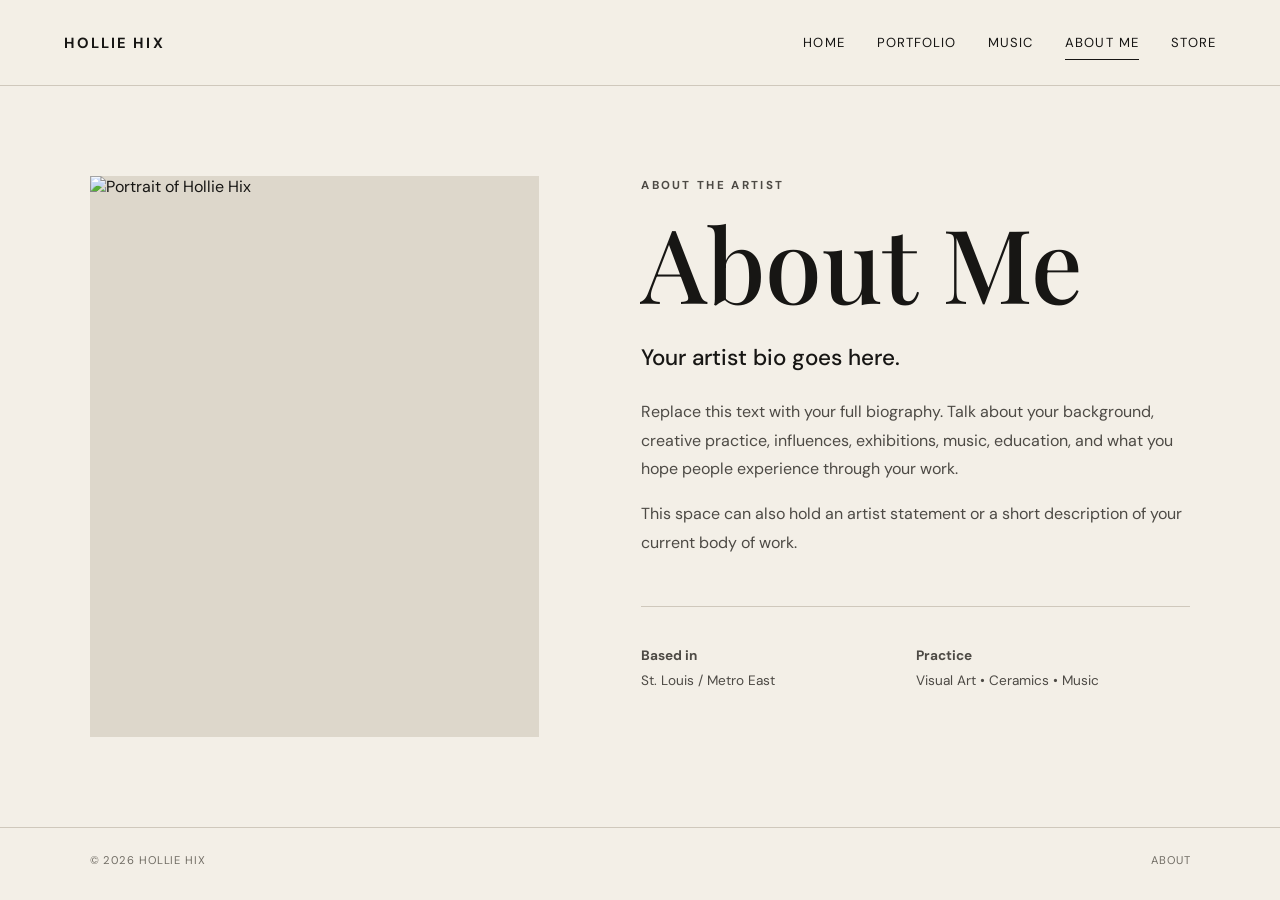
==== about.html @ 72855f00 "Add files via upload" ====
<!DOCTYPE html>
<html lang="en"><head><meta charset="UTF-8"><meta name="viewport" content="width=device-width, initial-scale=1.0">
<title>About Me | Hollie Hix</title><link rel="stylesheet" href="style.css"></head>
<body>
<header class="site-header"><a class="logo" href="index.html">HOLLIE HIX</a><button class="menu-toggle">☰</button><nav>
<a href="index.html">Home</a><a href="portfolio.html">Portfolio</a><a href="music.html">Music</a><a class="active" href="about.html">About Me</a><a href="store.html">Store</a></nav></header>
<main class="page">
<section class="about-layout">
<div class="about-photo"><img src="assets/images/about.svg" alt="Portrait of Hollie Hix"></div>
<div class="about-copy"><p class="eyebrow">ABOUT THE ARTIST</p><h1>About Me</h1>
<p class="lead">Your artist bio goes here.</p>
<p>Replace this text with your full biography. Talk about your background, creative practice, influences, exhibitions, music, education, and what you hope people experience through your work.</p>
<p>This space can also hold an artist statement or a short description of your current body of work.</p>
<div class="details"><p><strong>Based in</strong><br>St. Louis / Metro East</p><p><strong>Practice</strong><br>Visual Art • Ceramics • Music</p></div>
</div></section>
</main><footer><span>© 2026 Hollie Hix</span><span>About</span></footer><script src="script.js"></script></body></html>
---- style.css ----
@import url('https://fonts.googleapis.com/css2?family=DM+Sans:wght@400;500;700&family=Playfair+Display:ital,wght@0,500;0,600;1,500;1,600&display=swap');
:root{--ink:#171614;--paper:#f3efe7;--muted:#716d65;--line:#cfc8bc;--accent:#c75b35}
*{box-sizing:border-box}html{scroll-behavior:smooth}body{margin:0;background:var(--paper);color:var(--ink);font-family:'DM Sans',sans-serif}a{color:inherit;text-decoration:none}.site-header{height:86px;padding:0 5vw;display:flex;align-items:center;justify-content:space-between;border-bottom:1px solid var(--line);position:sticky;top:0;background:rgba(243,239,231,.96);backdrop-filter:blur(10px);z-index:10}.logo{font-weight:700;letter-spacing:.14em;font-size:.92rem}.site-header nav{display:flex;gap:2rem;font-size:.82rem;text-transform:uppercase;letter-spacing:.08em}.site-header nav a{padding:8px 0;border-bottom:1px solid transparent}.site-header nav a:hover,.site-header nav .active{border-color:var(--ink)}.menu-toggle{display:none;background:none;border:0;font-size:1.5rem}.hero{min-height:calc(100vh - 86px);padding:7vw 7vw;display:grid;grid-template-columns:1fr 1fr;gap:7vw;align-items:center}.eyebrow{font-size:.72rem;letter-spacing:.2em;font-weight:700;color:var(--muted);margin:0 0 1.2rem}.hero h1{font-size:clamp(5rem,12vw,10rem);line-height:.78;margin:0 0 2.2rem;letter-spacing:-.07em}.hero h1 em{font-family:'Playfair Display',serif;font-weight:500;letter-spacing:-.08em}.intro{max-width:480px;font-size:1.12rem;line-height:1.7;color:#4d4a45}.buttons{display:flex;gap:12px;flex-wrap:wrap;margin-top:2rem}.button{display:inline-block;background:var(--ink);color:var(--paper);padding:13px 20px;font-size:.76rem;text-transform:uppercase;letter-spacing:.12em;border:1px solid var(--ink);transition:.2s}.button:hover{background:var(--accent);border-color:var(--accent)}.button-outline{background:transparent;color:var(--ink)}.hero-art{aspect-ratio:4/5;background:#ded8cc;position:relative;overflow:hidden}.hero-art img,.about-photo img,.art-card img,.product img{width:100%;height:100%;object-fit:cover;display:block}.hero-art span{position:absolute;inset:auto 0 0 0;background:rgba(23,22,20,.75);color:white;padding:12px;text-align:center;font-size:.65rem;letter-spacing:.14em}.section{padding:5vw 7vw}.feature-grid{display:grid;grid-template-columns:repeat(3,1fr);border-top:1px solid var(--line)}.feature-card{padding:2.5rem 2rem;border-right:1px solid var(--line)}.feature-card:last-child{border:0}.feature-card span{font-size:.7rem;color:var(--muted)}.feature-card h2{font-family:'Playfair Display',serif;font-size:2.5rem;font-weight:500;margin:.7rem 0}.feature-card p,.page-heading p{color:var(--muted);line-height:1.7}.page{padding:7vw;max-width:1500px;margin:auto}.page-heading{max-width:800px;margin-bottom:4rem}.page-heading h1{font:500 clamp(4rem,9vw,8rem)/.9 'Playfair Display',serif;margin:0 0 1.5rem}.page-heading code{font-size:.85em}.gallery{display:grid;grid-template-columns:repeat(2,1fr);gap:4rem 2rem}.art-card{margin:0}.art-card img{aspect-ratio:4/3;background:#ddd7cb}.art-card div{padding-top:1rem;border-top:1px solid var(--ink);margin-top:10px;display:flex;justify-content:space-between;gap:1rem}.art-card h3,.video-card h3,.product h3{margin:0;font-size:.95rem}.art-card p,.video-card p,.product p{margin:.25rem 0;color:var(--muted);font-size:.8rem}.video-grid{display:grid;grid-template-columns:repeat(2,1fr);gap:2rem}.video-card video{width:100%;aspect-ratio:16/9;background:#222;display:block}.video-card h3{margin-top:1rem}.music-links{display:flex;gap:10px;margin-top:3rem}.about-layout{display:grid;grid-template-columns:.9fr 1.1fr;gap:8vw;align-items:start}.about-photo{aspect-ratio:4/5;background:#ddd7cb}.about-copy h1{font:500 clamp(4rem,8vw,7rem)/.9 'Playfair Display',serif;margin:0 0 2rem}.about-copy p{line-height:1.8;color:#4d4a45;max-width:650px}.about-copy .lead{font:500 1.4rem/1.6 'DM Sans',sans-serif;color:var(--ink)}.details{display:grid;grid-template-columns:1fr 1fr;border-top:1px solid var(--line);margin-top:3rem;padding-top:1.5rem}.details p{font-size:.85rem}.product-grid{display:grid;grid-template-columns:repeat(3,1fr);gap:2rem}.product img{aspect-ratio:1/1;background:#ddd7cb}.product-info{display:flex;justify-content:space-between;gap:1rem;padding:1.1rem 0}.product>.button{width:100%;text-align:center}.product-info strong{font-size:.9rem}.product-info p{max-width:220px}footer{border-top:1px solid var(--line);padding:25px 7vw;display:flex;justify-content:space-between;color:var(--muted);font-size:.7rem;letter-spacing:.08em;text-transform:uppercase}
@media(max-width:800px){.site-header{height:70px}.menu-toggle{display:block}.site-header nav{display:none;position:absolute;top:70px;left:0;right:0;background:var(--paper);border-bottom:1px solid var(--line);padding:1rem 7vw;flex-direction:column;gap:0}.site-header nav.open{display:flex}.hero{grid-template-columns:1fr;padding-top:12vw}.hero-art{order:-1}.hero h1{font-size:clamp(5rem,24vw,8rem)}.feature-grid,.gallery,.video-grid,.about-layout,.product-grid{grid-template-columns:1fr}.feature-card{border-right:0;border-bottom:1px solid var(--line);padding-left:0;padding-right:0}.gallery{gap:3rem}.about-layout{gap:3rem}.page{padding:12vw 7vw}footer{padding:20px 7vw;gap:15px;flex-direction:column}}
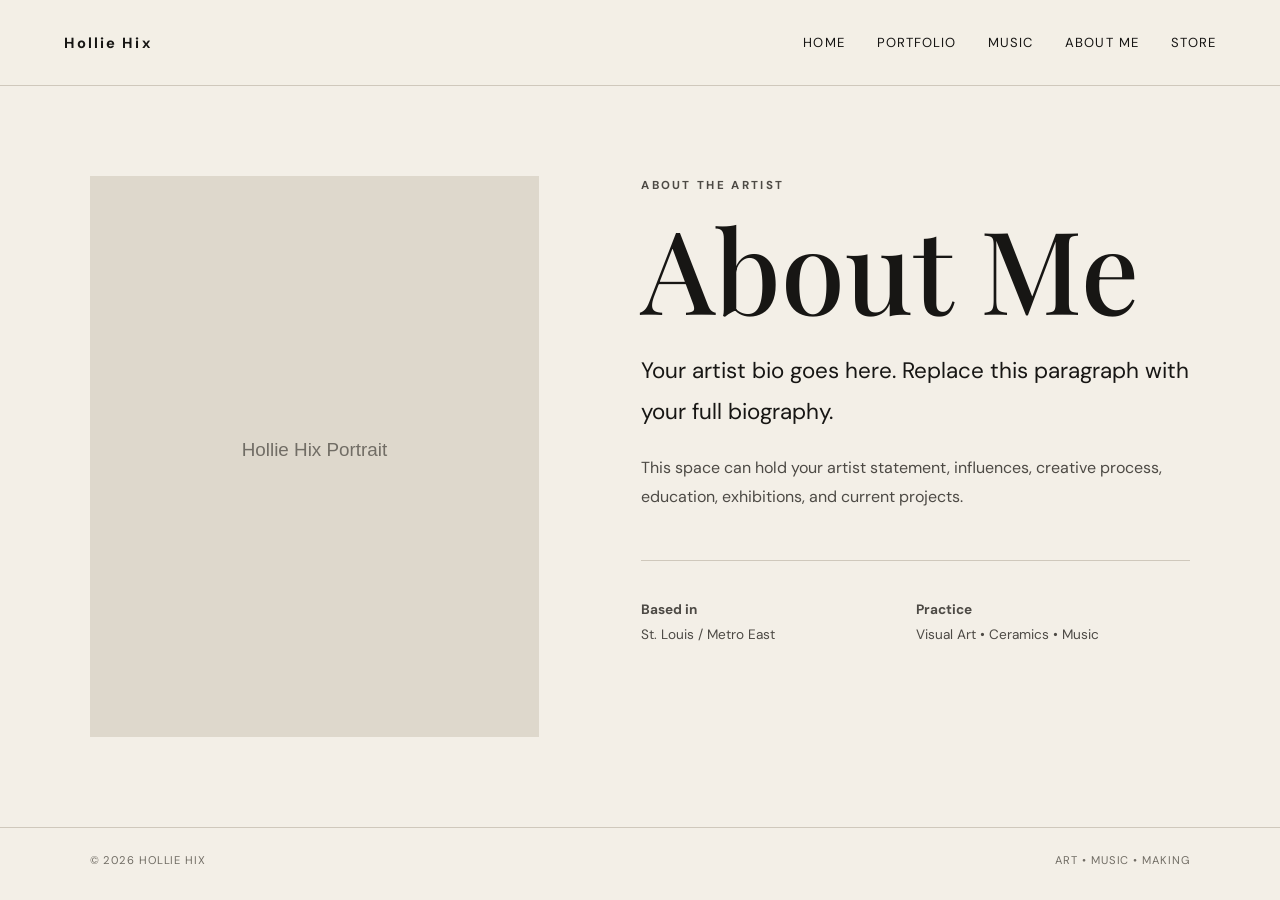
==== commit 2742b6ce: "Add files via upload" ====
--- a/about.html
+++ b/about.html
@@ -1,16 +1,10 @@
 <!DOCTYPE html>
 <html lang="en"><head><meta charset="UTF-8"><meta name="viewport" content="width=device-width, initial-scale=1.0">
-<title>About Me | Hollie Hix</title><link rel="stylesheet" href="style.css"></head>
-<body>
-<header class="site-header"><a class="logo" href="index.html">HOLLIE HIX</a><button class="menu-toggle">☰</button><nav>
-<a href="index.html">Home</a><a href="portfolio.html">Portfolio</a><a href="music.html">Music</a><a class="active" href="about.html">About Me</a><a href="store.html">Store</a></nav></header>
-<main class="page">
-<section class="about-layout">
-<div class="about-photo"><img src="assets/images/about.svg" alt="Portrait of Hollie Hix"></div>
-<div class="about-copy"><p class="eyebrow">ABOUT THE ARTIST</p><h1>About Me</h1>
-<p class="lead">Your artist bio goes here.</p>
-<p>Replace this text with your full biography. Talk about your background, creative practice, influences, exhibitions, music, education, and what you hope people experience through your work.</p>
-<p>This space can also hold an artist statement or a short description of your current body of work.</p>
-<div class="details"><p><strong>Based in</strong><br>St. Louis / Metro East</p><p><strong>Practice</strong><br>Visual Art • Ceramics • Music</p></div>
-</div></section>
-</main><footer><span>© 2026 Hollie Hix</span><span>About</span></footer><script src="script.js"></script></body></html>+<meta name="description" content="Hollie Hix — artist, maker, and musician."><title data-site-title>Hollie Hix</title>
+<link rel="stylesheet" href="style.css"></head><body>
+<header class="site-header"><a class="logo" href="index.html" data-artist>HOLLIE HIX</a>
+<button class="menu-toggle" aria-label="Open menu">☰</button><nav>
+<a href="index.html">Home</a><a href="portfolio.html">Portfolio</a><a href="music.html">Music</a><a href="about.html">About Me</a><a href="store.html">Store</a></nav></header>
+<main class="page"><section class="about-layout"><div class="about-photo"><img src="assets/images/about.jpg.svg" alt="Portrait of Hollie Hix"></div><div class="about-copy"><p class="eyebrow">ABOUT THE ARTIST</p><h1>About Me</h1><p class="lead" data-bio></p><p data-statement></p><div class="details"><p><strong>Based in</strong><br><span data-location></span></p><p><strong>Practice</strong><br><span data-practice></span></p></div></div></section></main>
+<footer><span>© <span data-year></span> <span data-artist>Hollie Hix</span></span><span>Art • Music • Making</span></footer>
+<script src="script.js"></script></body></html>
--- a/style.css
+++ b/style.css
@@ -1,4 +1,2 @@
 @import url('https://fonts.googleapis.com/css2?family=DM+Sans:wght@400;500;700&family=Playfair+Display:ital,wght@0,500;0,600;1,500;1,600&display=swap');
-:root{--ink:#171614;--paper:#f3efe7;--muted:#716d65;--line:#cfc8bc;--accent:#c75b35}
-*{box-sizing:border-box}html{scroll-behavior:smooth}body{margin:0;background:var(--paper);color:var(--ink);font-family:'DM Sans',sans-serif}a{color:inherit;text-decoration:none}.site-header{height:86px;padding:0 5vw;display:flex;align-items:center;justify-content:space-between;border-bottom:1px solid var(--line);position:sticky;top:0;background:rgba(243,239,231,.96);backdrop-filter:blur(10px);z-index:10}.logo{font-weight:700;letter-spacing:.14em;font-size:.92rem}.site-header nav{display:flex;gap:2rem;font-size:.82rem;text-transform:uppercase;letter-spacing:.08em}.site-header nav a{padding:8px 0;border-bottom:1px solid transparent}.site-header nav a:hover,.site-header nav .active{border-color:var(--ink)}.menu-toggle{display:none;background:none;border:0;font-size:1.5rem}.hero{min-height:calc(100vh - 86px);padding:7vw 7vw;display:grid;grid-template-columns:1fr 1fr;gap:7vw;align-items:center}.eyebrow{font-size:.72rem;letter-spacing:.2em;font-weight:700;color:var(--muted);margin:0 0 1.2rem}.hero h1{font-size:clamp(5rem,12vw,10rem);line-height:.78;margin:0 0 2.2rem;letter-spacing:-.07em}.hero h1 em{font-family:'Playfair Display',serif;font-weight:500;letter-spacing:-.08em}.intro{max-width:480px;font-size:1.12rem;line-height:1.7;color:#4d4a45}.buttons{display:flex;gap:12px;flex-wrap:wrap;margin-top:2rem}.button{display:inline-block;background:var(--ink);color:var(--paper);padding:13px 20px;font-size:.76rem;text-transform:uppercase;letter-spacing:.12em;border:1px solid var(--ink);transition:.2s}.button:hover{background:var(--accent);border-color:var(--accent)}.button-outline{background:transparent;color:var(--ink)}.hero-art{aspect-ratio:4/5;background:#ded8cc;position:relative;overflow:hidden}.hero-art img,.about-photo img,.art-card img,.product img{width:100%;height:100%;object-fit:cover;display:block}.hero-art span{position:absolute;inset:auto 0 0 0;background:rgba(23,22,20,.75);color:white;padding:12px;text-align:center;font-size:.65rem;letter-spacing:.14em}.section{padding:5vw 7vw}.feature-grid{display:grid;grid-template-columns:repeat(3,1fr);border-top:1px solid var(--line)}.feature-card{padding:2.5rem 2rem;border-right:1px solid var(--line)}.feature-card:last-child{border:0}.feature-card span{font-size:.7rem;color:var(--muted)}.feature-card h2{font-family:'Playfair Display',serif;font-size:2.5rem;font-weight:500;margin:.7rem 0}.feature-card p,.page-heading p{color:var(--muted);line-height:1.7}.page{padding:7vw;max-width:1500px;margin:auto}.page-heading{max-width:800px;margin-bottom:4rem}.page-heading h1{font:500 clamp(4rem,9vw,8rem)/.9 'Playfair Display',serif;margin:0 0 1.5rem}.page-heading code{font-size:.85em}.gallery{display:grid;grid-template-columns:repeat(2,1fr);gap:4rem 2rem}.art-card{margin:0}.art-card img{aspect-ratio:4/3;background:#ddd7cb}.art-card div{padding-top:1rem;border-top:1px solid var(--ink);margin-top:10px;display:flex;justify-content:space-between;gap:1rem}.art-card h3,.video-card h3,.product h3{margin:0;font-size:.95rem}.art-card p,.video-card p,.product p{margin:.25rem 0;color:var(--muted);font-size:.8rem}.video-grid{display:grid;grid-template-columns:repeat(2,1fr);gap:2rem}.video-card video{width:100%;aspect-ratio:16/9;background:#222;display:block}.video-card h3{margin-top:1rem}.music-links{display:flex;gap:10px;margin-top:3rem}.about-layout{display:grid;grid-template-columns:.9fr 1.1fr;gap:8vw;align-items:start}.about-photo{aspect-ratio:4/5;background:#ddd7cb}.about-copy h1{font:500 clamp(4rem,8vw,7rem)/.9 'Playfair Display',serif;margin:0 0 2rem}.about-copy p{line-height:1.8;color:#4d4a45;max-width:650px}.about-copy .lead{font:500 1.4rem/1.6 'DM Sans',sans-serif;color:var(--ink)}.details{display:grid;grid-template-columns:1fr 1fr;border-top:1px solid var(--line);margin-top:3rem;padding-top:1.5rem}.details p{font-size:.85rem}.product-grid{display:grid;grid-template-columns:repeat(3,1fr);gap:2rem}.product img{aspect-ratio:1/1;background:#ddd7cb}.product-info{display:flex;justify-content:space-between;gap:1rem;padding:1.1rem 0}.product>.button{width:100%;text-align:center}.product-info strong{font-size:.9rem}.product-info p{max-width:220px}footer{border-top:1px solid var(--line);padding:25px 7vw;display:flex;justify-content:space-between;color:var(--muted);font-size:.7rem;letter-spacing:.08em;text-transform:uppercase}
-@media(max-width:800px){.site-header{height:70px}.menu-toggle{display:block}.site-header nav{display:none;position:absolute;top:70px;left:0;right:0;background:var(--paper);border-bottom:1px solid var(--line);padding:1rem 7vw;flex-direction:column;gap:0}.site-header nav.open{display:flex}.hero{grid-template-columns:1fr;padding-top:12vw}.hero-art{order:-1}.hero h1{font-size:clamp(5rem,24vw,8rem)}.feature-grid,.gallery,.video-grid,.about-layout,.product-grid{grid-template-columns:1fr}.feature-card{border-right:0;border-bottom:1px solid var(--line);padding-left:0;padding-right:0}.gallery{gap:3rem}.about-layout{gap:3rem}.page{padding:12vw 7vw}footer{padding:20px 7vw;gap:15px;flex-direction:column}}
+:root{--ink:#171614;--paper:#f3efe7;--muted:#716d65;--line:#cfc8bc;--accent:#c75b35}*{box-sizing:border-box}body{margin:0;background:var(--paper);color:var(--ink);font-family:'DM Sans',sans-serif}a{color:inherit;text-decoration:none}.site-header{height:86px;padding:0 5vw;display:flex;align-items:center;justify-content:space-between;border-bottom:1px solid var(--line);position:sticky;top:0;background:rgba(243,239,231,.96);backdrop-filter:blur(10px);z-index:10}.logo{font-weight:700;letter-spacing:.14em;font-size:.92rem}.site-header nav{display:flex;gap:2rem;font-size:.82rem;text-transform:uppercase;letter-spacing:.08em}.site-header nav a{padding:8px 0;border-bottom:1px solid transparent}.site-header nav a:hover{border-color:var(--ink)}.menu-toggle{display:none;background:none;border:0;font-size:1.5rem}.hero{min-height:calc(100vh - 86px);padding:7vw;display:grid;grid-template-columns:1fr 1fr;gap:7vw;align-items:center}.eyebrow{font-size:.72rem;letter-spacing:.2em;font-weight:700;color:var(--muted);margin:0 0 1.2rem}.hero h1{font-size:clamp(5rem,12vw,10rem);line-height:.78;margin:0 0 2.2rem;letter-spacing:-.07em}.hero h1 em{font-family:'Playfair Display',serif;font-weight:500}.intro{max-width:480px;font-size:1.12rem;line-height:1.7;color:#4d4a45}.buttons{display:flex;gap:12px;flex-wrap:wrap;margin-top:2rem}.button{display:inline-block;background:var(--ink);color:var(--paper);padding:13px 20px;font-size:.76rem;text-transform:uppercase;letter-spacing:.12em;border:1px solid var(--ink);transition:.2s}.button:hover{background:var(--accent);border-color:var(--accent)}.button-outline{background:transparent;color:var(--ink)}.hero-art{aspect-ratio:4/5;background:#ded8cc;position:relative;overflow:hidden}.hero-art img,.about-photo img,.art-card img,.product img{width:100%;height:100%;object-fit:cover;display:block}.hero-art span{position:absolute;bottom:0;left:0;right:0;background:rgba(23,22,20,.75);color:#fff;padding:12px;text-align:center;font-size:.65rem;letter-spacing:.14em}.section{padding:5vw 7vw}.feature-grid{display:grid;grid-template-columns:repeat(3,1fr);border-top:1px solid var(--line)}.feature-card{padding:2.5rem 2rem;border-right:1px solid var(--line)}.feature-card:last-child{border:0}.feature-card span{font-size:.7rem;color:var(--muted)}.feature-card h2{font:500 2.5rem 'Playfair Display',serif;margin:.7rem 0}.feature-card p,.page-heading p{color:var(--muted);line-height:1.7}.page{padding:7vw;max-width:1500px;margin:auto}.page-heading{max-width:800px;margin-bottom:4rem}.page-heading h1,.about-copy h1{font:500 clamp(4rem,9vw,8rem)/.9 'Playfair Display',serif;margin:0 0 1.5rem}.gallery{display:grid;grid-template-columns:repeat(2,1fr);gap:4rem 2rem}.art-card img{aspect-ratio:4/3;background:#ddd7cb}.art-card div{padding-top:1rem;border-top:1px solid var(--ink);margin-top:10px;display:flex;justify-content:space-between}.art-card h3,.video-card h3,.product h3{margin:0;font-size:.95rem}.art-card p,.video-card p,.product p{margin:.25rem 0;color:var(--muted);font-size:.8rem}.video-grid{display:grid;grid-template-columns:repeat(2,1fr);gap:2rem}.video-card iframe{width:100%;aspect-ratio:16/9;border:0;background:#222}.music-links{display:flex;gap:10px;margin-top:3rem}.about-layout{display:grid;grid-template-columns:.9fr 1.1fr;gap:8vw;align-items:start}.about-photo{aspect-ratio:4/5;background:#ddd7cb}.about-copy h1{margin-bottom:2rem}.about-copy p{line-height:1.8;color:#4d4a45;max-width:650px}.about-copy .lead{font-size:1.4rem;color:var(--ink)}.details{display:grid;grid-template-columns:1fr 1fr;border-top:1px solid var(--line);margin-top:3rem;padding-top:1.5rem}.details p{font-size:.85rem}.product-grid{display:grid;grid-template-columns:repeat(3,1fr);gap:2rem}.product img{aspect-ratio:1;background:#ddd7cb}.product-info{display:flex;justify-content:space-between;gap:1rem;padding:1.1rem 0}.product>.button{width:100%;text-align:center}.product-info strong{font-size:.9rem}footer{border-top:1px solid var(--line);padding:25px 7vw;display:flex;justify-content:space-between;color:var(--muted);font-size:.7rem;letter-spacing:.08em;text-transform:uppercase}@media(max-width:800px){.site-header{height:70px}.menu-toggle{display:block}.site-header nav{display:none;position:absolute;top:70px;left:0;right:0;background:var(--paper);padding:1rem 7vw;flex-direction:column;gap:0}.site-header nav.open{display:flex}.hero{grid-template-columns:1fr;padding-top:12vw}.hero-art{order:-1}.feature-grid,.gallery,.video-grid,.about-layout,.product-grid{grid-template-columns:1fr}.feature-card{border-right:0;border-bottom:1px solid var(--line);padding-left:0;padding-right:0}.page{padding:12vw 7vw}.about-layout{gap:3rem}footer{padding:20px 7vw;gap:15px;flex-direction:column}}
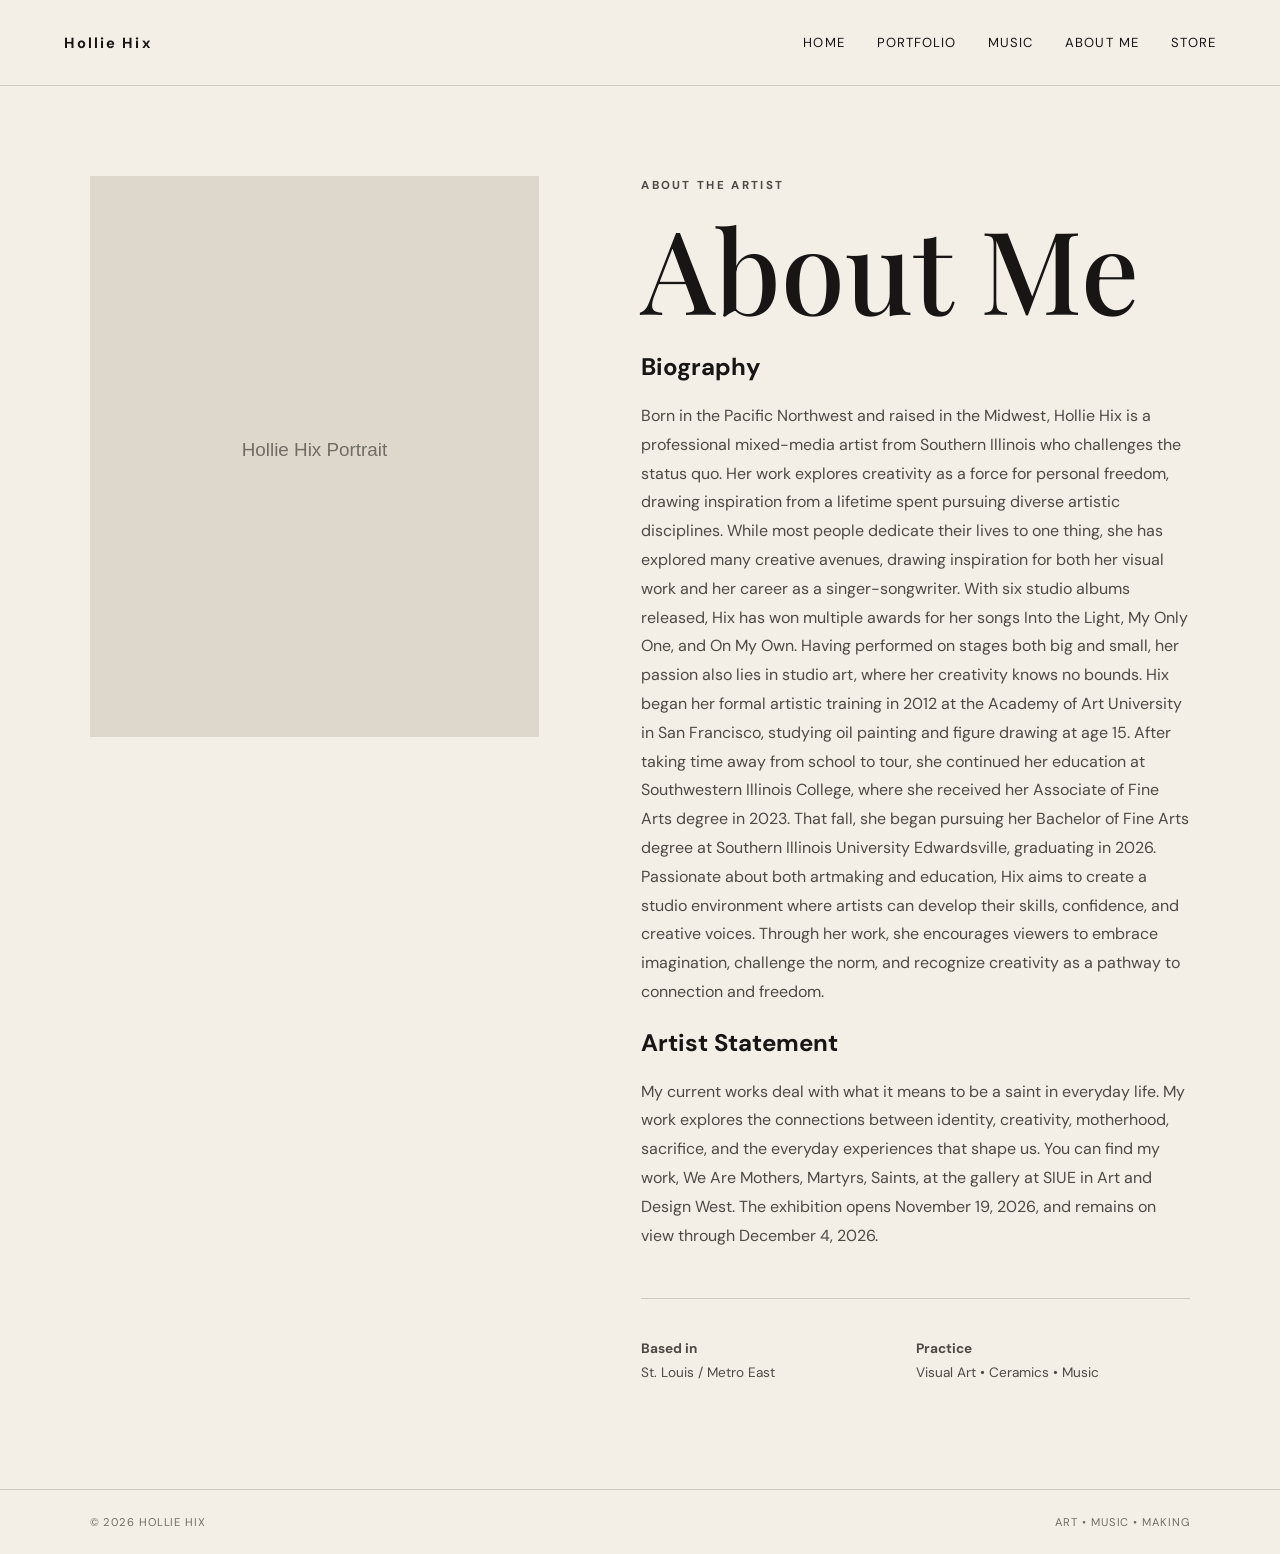
==== commit 2506c152: "Update about.html" ====
--- a/about.html
+++ b/about.html
@@ -1,10 +1,82 @@
 <!DOCTYPE html>
-<html lang="en"><head><meta charset="UTF-8"><meta name="viewport" content="width=device-width, initial-scale=1.0">
-<meta name="description" content="Hollie Hix — artist, maker, and musician."><title data-site-title>Hollie Hix</title>
-<link rel="stylesheet" href="style.css"></head><body>
-<header class="site-header"><a class="logo" href="index.html" data-artist>HOLLIE HIX</a>
-<button class="menu-toggle" aria-label="Open menu">☰</button><nav>
-<a href="index.html">Home</a><a href="portfolio.html">Portfolio</a><a href="music.html">Music</a><a href="about.html">About Me</a><a href="store.html">Store</a></nav></header>
-<main class="page"><section class="about-layout"><div class="about-photo"><img src="assets/images/about.jpg.svg" alt="Portrait of Hollie Hix"></div><div class="about-copy"><p class="eyebrow">ABOUT THE ARTIST</p><h1>About Me</h1><p class="lead" data-bio></p><p data-statement></p><div class="details"><p><strong>Based in</strong><br><span data-location></span></p><p><strong>Practice</strong><br><span data-practice></span></p></div></div></section></main>
-<footer><span>© <span data-year></span> <span data-artist>Hollie Hix</span></span><span>Art • Music • Making</span></footer>
-<script src="script.js"></script></body></html>+<html lang="en">
+<head>
+  <meta charset="UTF-8">
+  <meta name="viewport" content="width=device-width, initial-scale=1.0">
+
+  <meta name="description" content="Hollie Hix — mixed-media artist, musician, and maker.">
+
+  <title data-site-title>Hollie Hix | Artist</title>
+
+  <link rel="stylesheet" href="style.css">
+</head>
+
+<body>
+
+  <header class="site-header">
+    <a class="logo" href="index.html" data-artist>HOLLIE HIX</a>
+
+    <button class="menu-toggle" aria-label="Open menu">☰</button>
+
+    <nav>
+      <a href="index.html">Home</a>
+      <a href="portfolio.html">Portfolio</a>
+      <a href="music.html">Music</a>
+      <a href="about.html">About Me</a>
+      <a href="store.html">Store</a>
+    </nav>
+  </header>
+
+  <main class="page">
+
+    <section class="about-layout">
+
+      <div class="about-photo">
+        <img src="assets/images/about.jpg.svg" alt="Portrait of Hollie Hix">
+      </div>
+
+      <div class="about-copy">
+
+        <p class="eyebrow">ABOUT THE ARTIST</p>
+
+        <h1>About Me</h1>
+
+        <section class="bio-section">
+          <h2>Biography</h2>
+          <p data-bio></p>
+        </section>
+
+        <section class="statement-section">
+          <h2>Artist Statement</h2>
+          <p data-statement></p>
+        </section>
+
+        <div class="details">
+
+          <p>
+            <strong>Based in</strong><br>
+            <span data-location></span>
+          </p>
+
+          <p>
+            <strong>Practice</strong><br>
+            <span data-practice></span>
+          </p>
+
+        </div>
+
+      </div>
+
+    </section>
+
+  </main>
+
+  <footer>
+    <span>© <span data-year></span> <span data-artist>Hollie Hix</span></span>
+    <span>Art • Music • Making</span>
+  </footer>
+
+  <script src="script.js"></script>
+
+</body>
+</html>
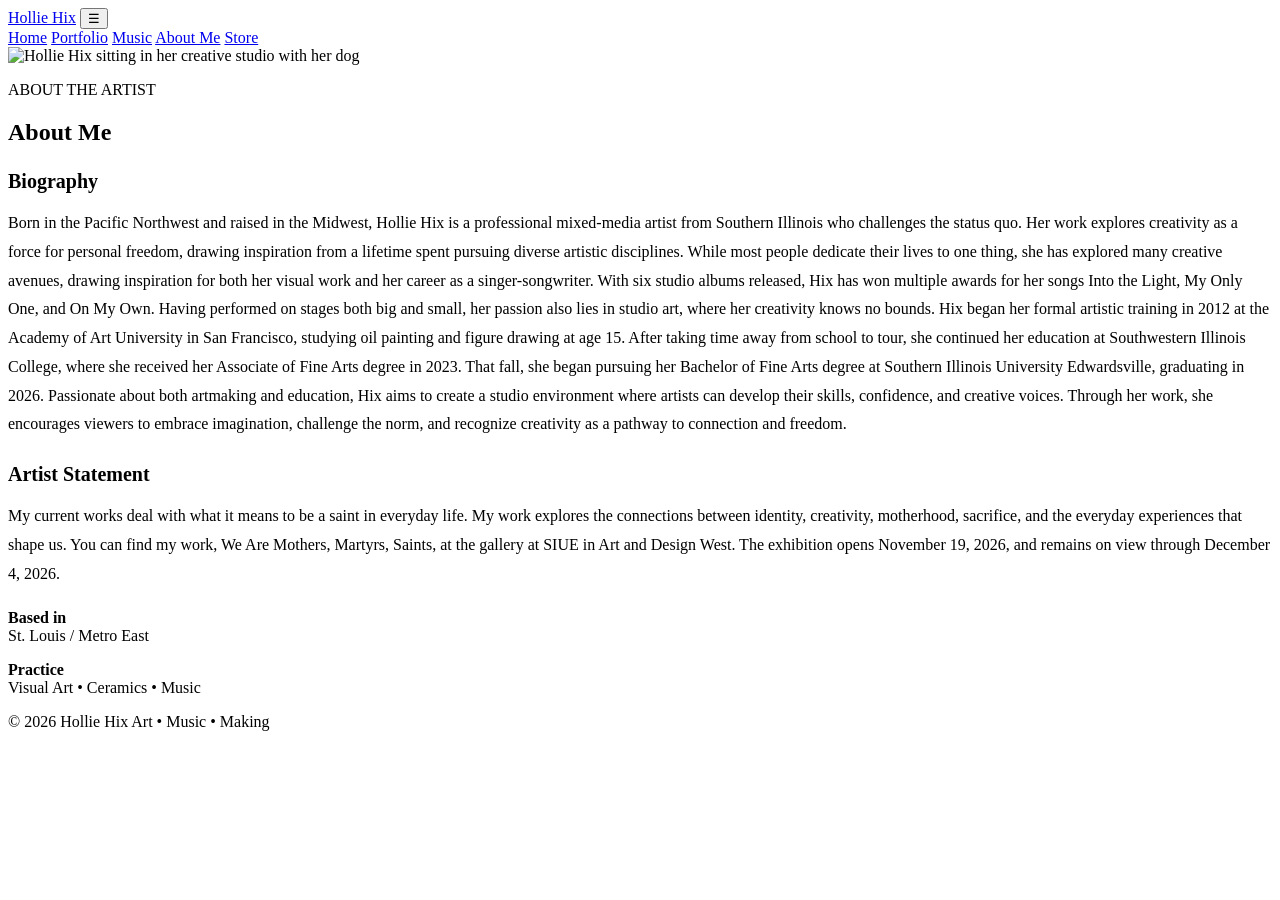
==== commit c677b4ae: "Update about.html" ====
--- a/about.html
+++ b/about.html
@@ -31,9 +31,11 @@
 
     <section class="about-layout">
 
-      <div class="about-photo">
-        <img src="assets/images/about.jpg.svg" alt="Portrait of Hollie Hix">
-      </div>
+     <div class="about-photo">
+  <img
+    src="assets/images/hollie-portrait.jpg"
+    alt="Hollie Hix sitting in her creative studio with her dog">
+</div>
 
       <div class="about-copy">
 
--- a/style.css
+++ b/style.css
@@ -1,2 +1,24 @@
-@import url('https://fonts.googleapis.com/css2?family=DM+Sans:wght@400;500;700&family=Playfair+Display:ital,wght@0,500;0,600;1,500;1,600&display=swap');
-:root{--ink:#171614;--paper:#f3efe7;--muted:#716d65;--line:#cfc8bc;--accent:#c75b35}*{box-sizing:border-box}body{margin:0;background:var(--paper);color:var(--ink);font-family:'DM Sans',sans-serif}a{color:inherit;text-decoration:none}.site-header{height:86px;padding:0 5vw;display:flex;align-items:center;justify-content:space-between;border-bottom:1px solid var(--line);position:sticky;top:0;background:rgba(243,239,231,.96);backdrop-filter:blur(10px);z-index:10}.logo{font-weight:700;letter-spacing:.14em;font-size:.92rem}.site-header nav{display:flex;gap:2rem;font-size:.82rem;text-transform:uppercase;letter-spacing:.08em}.site-header nav a{padding:8px 0;border-bottom:1px solid transparent}.site-header nav a:hover{border-color:var(--ink)}.menu-toggle{display:none;background:none;border:0;font-size:1.5rem}.hero{min-height:calc(100vh - 86px);padding:7vw;display:grid;grid-template-columns:1fr 1fr;gap:7vw;align-items:center}.eyebrow{font-size:.72rem;letter-spacing:.2em;font-weight:700;color:var(--muted);margin:0 0 1.2rem}.hero h1{font-size:clamp(5rem,12vw,10rem);line-height:.78;margin:0 0 2.2rem;letter-spacing:-.07em}.hero h1 em{font-family:'Playfair Display',serif;font-weight:500}.intro{max-width:480px;font-size:1.12rem;line-height:1.7;color:#4d4a45}.buttons{display:flex;gap:12px;flex-wrap:wrap;margin-top:2rem}.button{display:inline-block;background:var(--ink);color:var(--paper);padding:13px 20px;font-size:.76rem;text-transform:uppercase;letter-spacing:.12em;border:1px solid var(--ink);transition:.2s}.button:hover{background:var(--accent);border-color:var(--accent)}.button-outline{background:transparent;color:var(--ink)}.hero-art{aspect-ratio:4/5;background:#ded8cc;position:relative;overflow:hidden}.hero-art img,.about-photo img,.art-card img,.product img{width:100%;height:100%;object-fit:cover;display:block}.hero-art span{position:absolute;bottom:0;left:0;right:0;background:rgba(23,22,20,.75);color:#fff;padding:12px;text-align:center;font-size:.65rem;letter-spacing:.14em}.section{padding:5vw 7vw}.feature-grid{display:grid;grid-template-columns:repeat(3,1fr);border-top:1px solid var(--line)}.feature-card{padding:2.5rem 2rem;border-right:1px solid var(--line)}.feature-card:last-child{border:0}.feature-card span{font-size:.7rem;color:var(--muted)}.feature-card h2{font:500 2.5rem 'Playfair Display',serif;margin:.7rem 0}.feature-card p,.page-heading p{color:var(--muted);line-height:1.7}.page{padding:7vw;max-width:1500px;margin:auto}.page-heading{max-width:800px;margin-bottom:4rem}.page-heading h1,.about-copy h1{font:500 clamp(4rem,9vw,8rem)/.9 'Playfair Display',serif;margin:0 0 1.5rem}.gallery{display:grid;grid-template-columns:repeat(2,1fr);gap:4rem 2rem}.art-card img{aspect-ratio:4/3;background:#ddd7cb}.art-card div{padding-top:1rem;border-top:1px solid var(--ink);margin-top:10px;display:flex;justify-content:space-between}.art-card h3,.video-card h3,.product h3{margin:0;font-size:.95rem}.art-card p,.video-card p,.product p{margin:.25rem 0;color:var(--muted);font-size:.8rem}.video-grid{display:grid;grid-template-columns:repeat(2,1fr);gap:2rem}.video-card iframe{width:100%;aspect-ratio:16/9;border:0;background:#222}.music-links{display:flex;gap:10px;margin-top:3rem}.about-layout{display:grid;grid-template-columns:.9fr 1.1fr;gap:8vw;align-items:start}.about-photo{aspect-ratio:4/5;background:#ddd7cb}.about-copy h1{margin-bottom:2rem}.about-copy p{line-height:1.8;color:#4d4a45;max-width:650px}.about-copy .lead{font-size:1.4rem;color:var(--ink)}.details{display:grid;grid-template-columns:1fr 1fr;border-top:1px solid var(--line);margin-top:3rem;padding-top:1.5rem}.details p{font-size:.85rem}.product-grid{display:grid;grid-template-columns:repeat(3,1fr);gap:2rem}.product img{aspect-ratio:1;background:#ddd7cb}.product-info{display:flex;justify-content:space-between;gap:1rem;padding:1.1rem 0}.product>.button{width:100%;text-align:center}.product-info strong{font-size:.9rem}footer{border-top:1px solid var(--line);padding:25px 7vw;display:flex;justify-content:space-between;color:var(--muted);font-size:.7rem;letter-spacing:.08em;text-transform:uppercase}@media(max-width:800px){.site-header{height:70px}.menu-toggle{display:block}.site-header nav{display:none;position:absolute;top:70px;left:0;right:0;background:var(--paper);padding:1rem 7vw;flex-direction:column;gap:0}.site-header nav.open{display:flex}.hero{grid-template-columns:1fr;padding-top:12vw}.hero-art{order:-1}.feature-grid,.gallery,.video-grid,.about-layout,.product-grid{grid-template-columns:1fr}.feature-card{border-right:0;border-bottom:1px solid var(--line);padding-left:0;padding-right:0}.page{padding:12vw 7vw}.about-layout{gap:3rem}footer{padding:20px 7vw;gap:15px;flex-direction:column}}+
+/* ABOUT PAGE BIOGRAPHY AND ARTIST STATEMENT */
+
+.bio-section,
+.statement-section {
+  display: block;
+  margin-top: 24px;
+  width: 100%;
+}
+
+.bio-section h2,
+.statement-section h2 {
+  font-size: 1.25rem;
+  margin-bottom: 12px;
+}
+
+.bio-section p,
+.statement-section p {
+  display: block;
+  line-height: 1.8;
+  white-space: normal;
+  overflow-wrap: break-word;
+  margin-bottom: 20px;
+}
